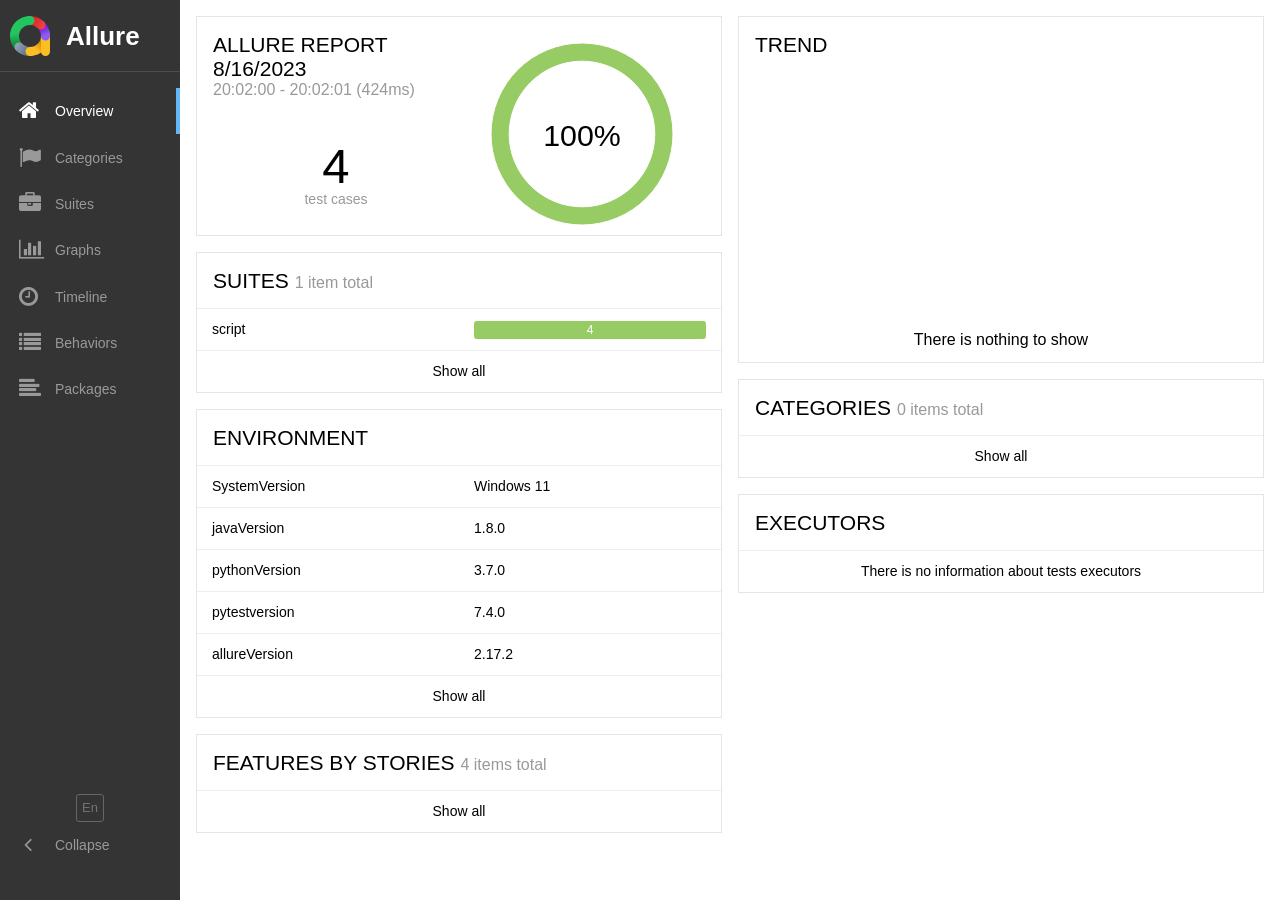
==== reports/report/index.html @ 88bdceb3 "Initial commit" ====
<!DOCTYPE html>
<html dir="ltr">
<head>
    <meta charset="utf-8">
    <title>Allure Report</title>
    <link rel="favicon" href="favicon.ico?v=3">
    <link rel="stylesheet" type="text/css" href="styles.css">
    <link rel="stylesheet" href="plugins/screen-diff/styles.css">
</head>
<body>
<div id="alert"></div>
<div id="content">
    <span class="spinner">
        <span class="spinner__circle"></span>
    </span>
</div>
<div id="popup"></div>
<script src="app.js"></script>
<script src="plugins/behaviors/index.js"></script>
<script src="plugins/packages/index.js"></script>
<script src="plugins/screen-diff/index.js"></script>
<script async src="https://www.googletagmanager.com/gtag/js?id=G-FVWC4GKEYS"></script>
<script>
    window.dataLayer = window.dataLayer || [];

    function gtag() {
        dataLayer.push(arguments);
    }

    gtag('js', new Date());
    gtag('config', 'G-FVWC4GKEYS');
    gtag('allureVersion', '2.23.1')
    gtag('reportUuid', '2fca3c2e-14b5-4459-aeae-e920821dd7f7')
</script>
</body>
</html>
---- reports/report/plugins/screen-diff/styles.css ----
.screen-diff__switchers {
    margin-bottom: 1em;
}

.screen-diff__switchers label + label {
    margin-left: 1em;
}

.screen-diff__overlay {
    position: relative;
    cursor: col-resize;
}

.screen-diff__container {
    overflow-x: auto;
}

.screen-diff__image-over {
    top: 0;
    left: 0;
    bottom: 0;
    background: #fff;
    position: absolute;
    overflow: hidden;
    box-shadow: 2px 0 1px -1px #aaa;
}

.screen-diff-error {
    color: #fd5a3e;
}
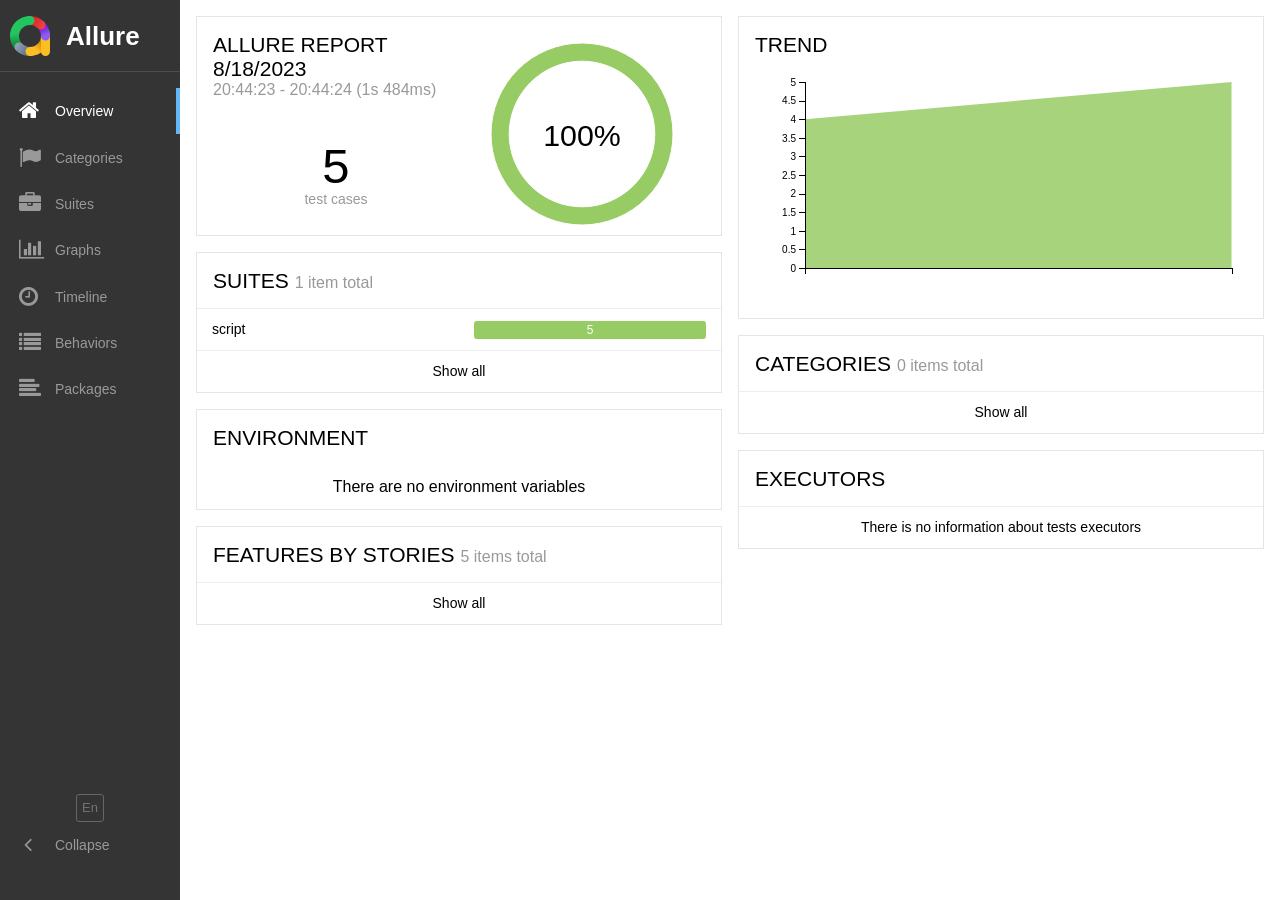
==== commit 72baa4f7: "1.完善了yaml文件调用体制,使得每次调用先判断并且留下“token“值。清除其他的。 2.将接口请求参数化 3.代码更加完善了" ====
--- a/reports/report/index.html
+++ b/reports/report/index.html
@@ -5,7 +5,7 @@
     <title>Allure Report</title>
     <link rel="favicon" href="favicon.ico?v=3">
     <link rel="stylesheet" type="text/css" href="styles.css">
-    <link rel="stylesheet" href="plugins/screen-diff/styles.css">
+        <link rel="stylesheet" href="plugins/screen-diff/styles.css">
 </head>
 <body>
 <div id="alert"></div>
@@ -30,7 +30,7 @@
     gtag('js', new Date());
     gtag('config', 'G-FVWC4GKEYS');
     gtag('allureVersion', '2.23.1')
-    gtag('reportUuid', '2fca3c2e-14b5-4459-aeae-e920821dd7f7')
+    gtag('reportUuid', '0c076ccb-8610-4698-9a67-0167697b1d48')
 </script>
 </body>
 </html>
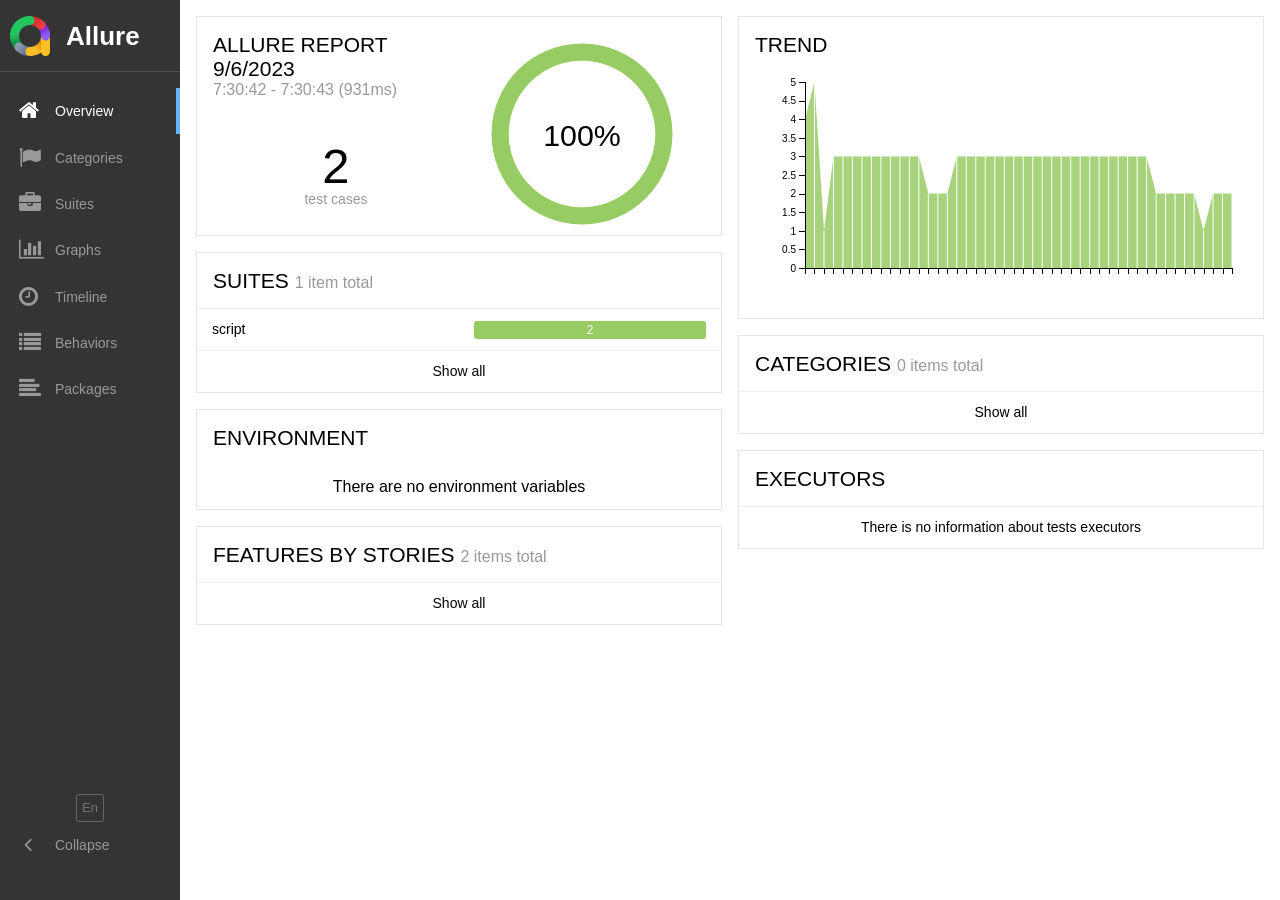
==== commit 5c35fb0b: "新增requirements.txt" ====
--- a/reports/report/index.html
+++ b/reports/report/index.html
@@ -30,7 +30,7 @@
     gtag('js', new Date());
     gtag('config', 'G-FVWC4GKEYS');
     gtag('allureVersion', '2.23.1')
-    gtag('reportUuid', '0c076ccb-8610-4698-9a67-0167697b1d48')
+    gtag('reportUuid', '879bdfc3-caf8-4274-a555-53f659080df3')
 </script>
 </body>
 </html>
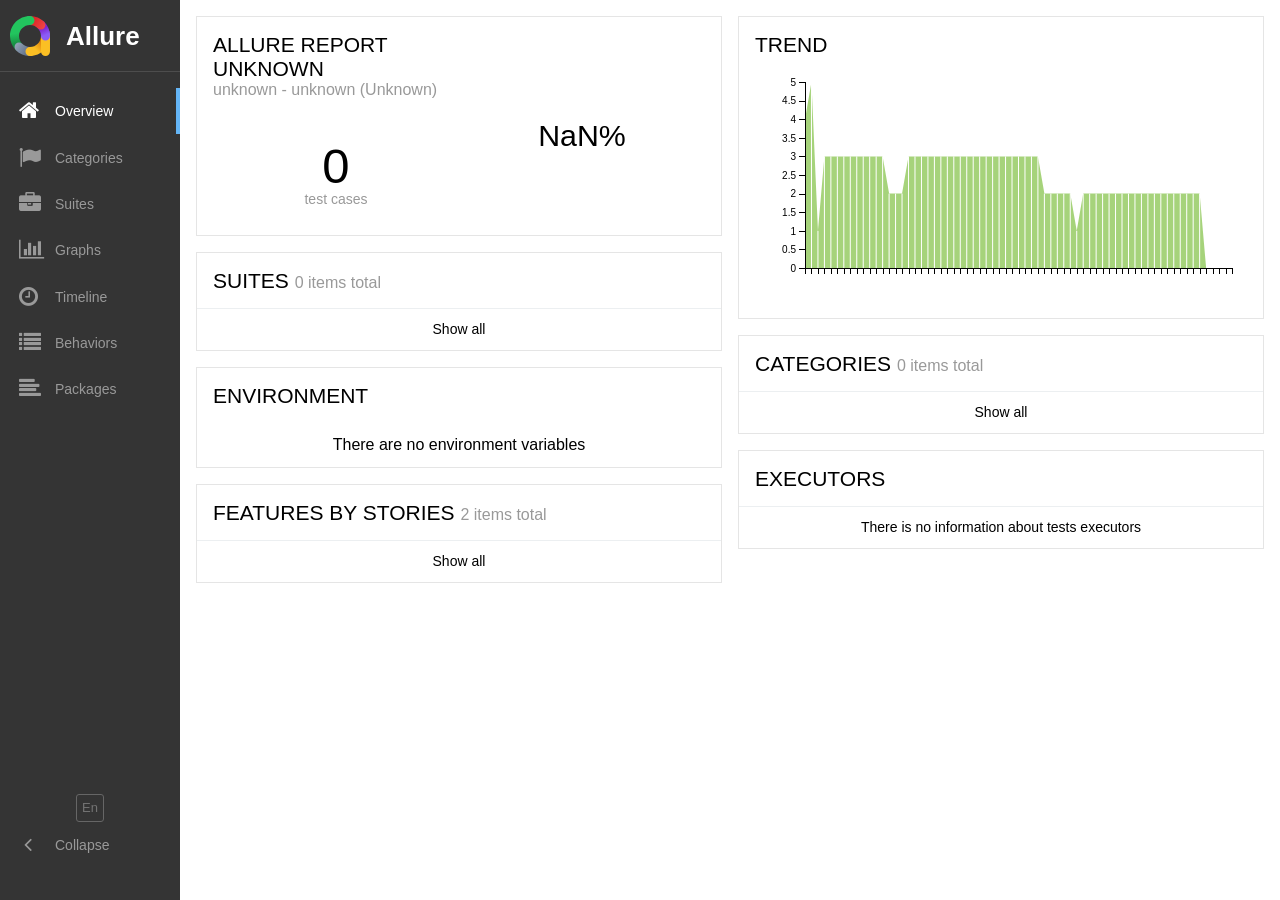
==== commit 71e10854: "报告生成路径使用变量2.0" ====
--- a/reports/report/index.html
+++ b/reports/report/index.html
@@ -30,7 +30,7 @@
     gtag('js', new Date());
     gtag('config', 'G-FVWC4GKEYS');
     gtag('allureVersion', '2.23.1')
-    gtag('reportUuid', '879bdfc3-caf8-4274-a555-53f659080df3')
+    gtag('reportUuid', '46fcccf7-12c0-41be-b4a4-cd2d4dc6857c')
 </script>
 </body>
 </html>
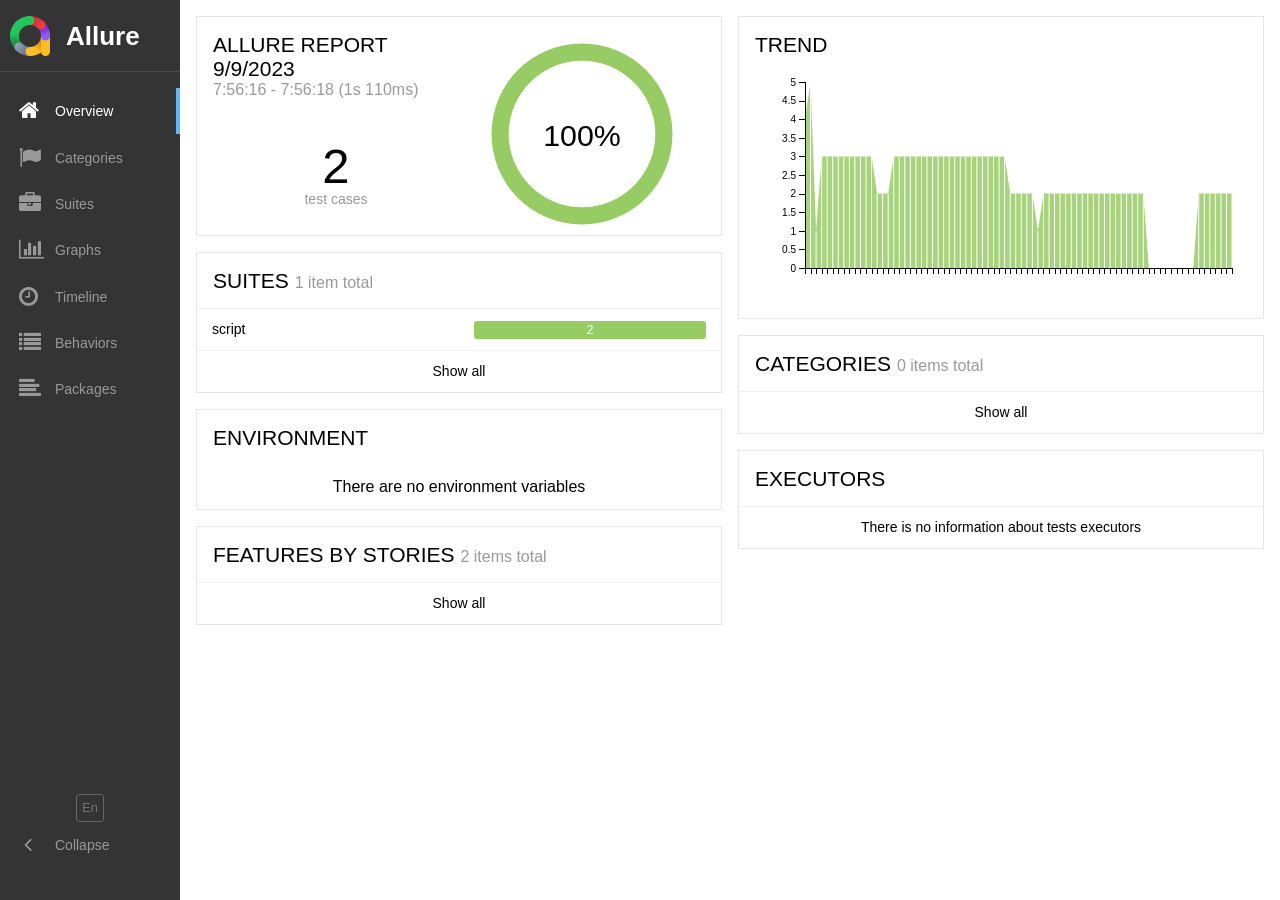
==== commit 3a9eabbd: "bug已改" ====
--- a/reports/report/index.html
+++ b/reports/report/index.html
@@ -30,7 +30,7 @@
     gtag('js', new Date());
     gtag('config', 'G-FVWC4GKEYS');
     gtag('allureVersion', '2.23.1')
-    gtag('reportUuid', '46fcccf7-12c0-41be-b4a4-cd2d4dc6857c')
+    gtag('reportUuid', '96c66d47-f461-42c3-9458-3a88b3a773d2')
 </script>
 </body>
 </html>
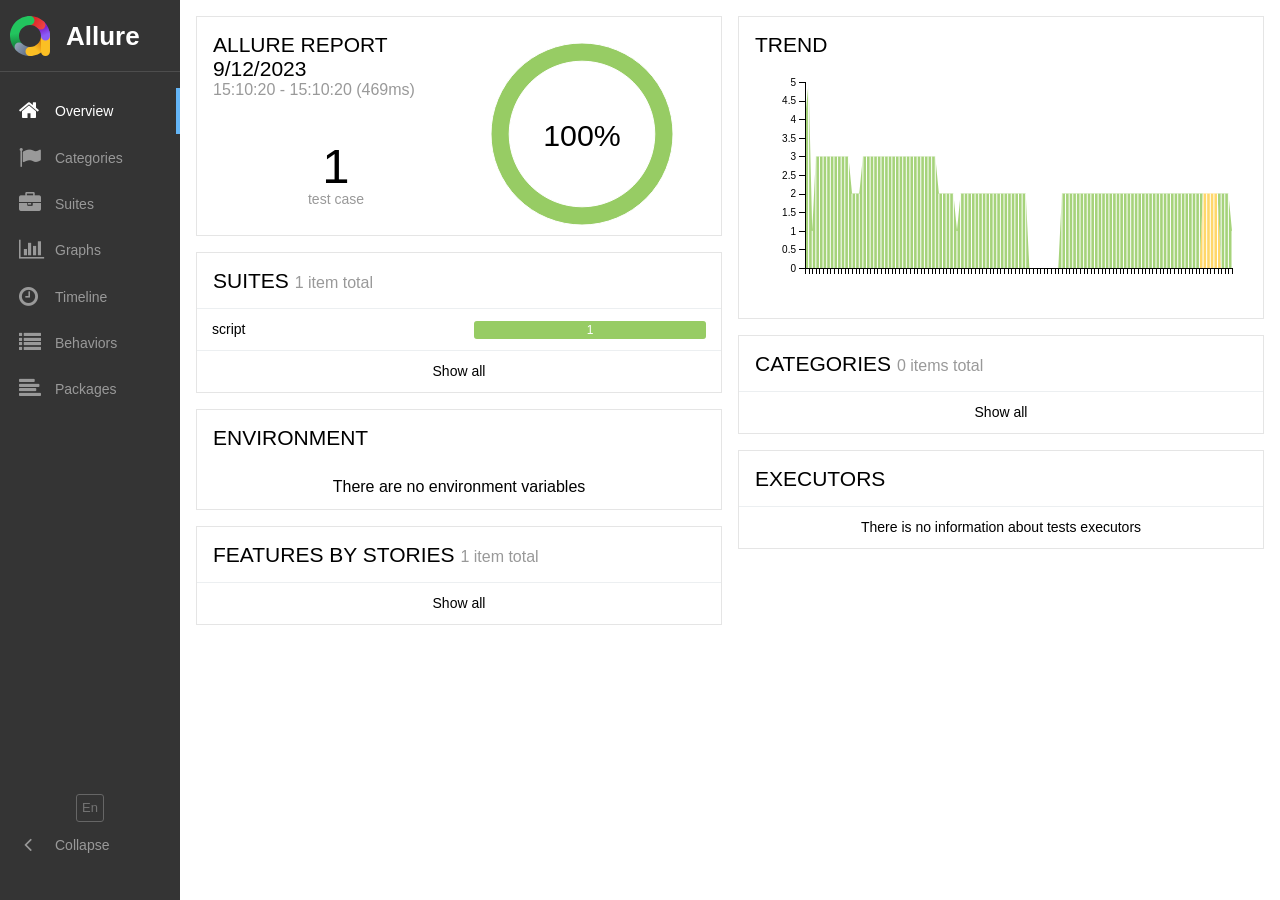
==== commit fd80404e: "修复bug" ====
--- a/reports/report/index.html
+++ b/reports/report/index.html
@@ -30,7 +30,7 @@
     gtag('js', new Date());
     gtag('config', 'G-FVWC4GKEYS');
     gtag('allureVersion', '2.23.1')
-    gtag('reportUuid', '96c66d47-f461-42c3-9458-3a88b3a773d2')
+    gtag('reportUuid', 'd56518e9-c1c1-4df6-a328-407c34367e25')
 </script>
 </body>
 </html>
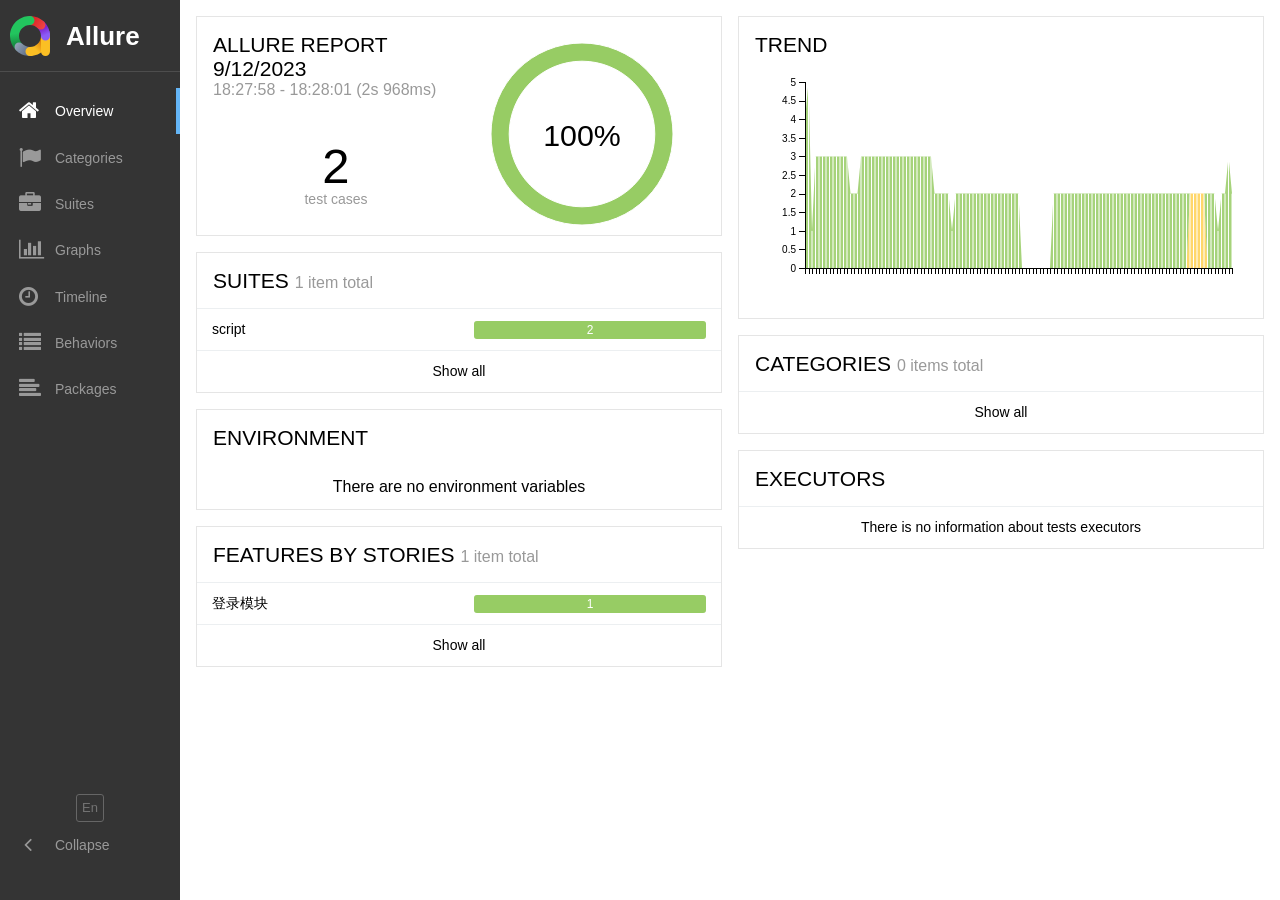
==== commit 603f9215: "代码完善" ====
--- a/reports/report/index.html
+++ b/reports/report/index.html
@@ -30,7 +30,7 @@
     gtag('js', new Date());
     gtag('config', 'G-FVWC4GKEYS');
     gtag('allureVersion', '2.23.1')
-    gtag('reportUuid', 'd56518e9-c1c1-4df6-a328-407c34367e25')
+    gtag('reportUuid', 'adae8030-34fa-4b79-a4e3-2c022f659003')
 </script>
 </body>
 </html>
